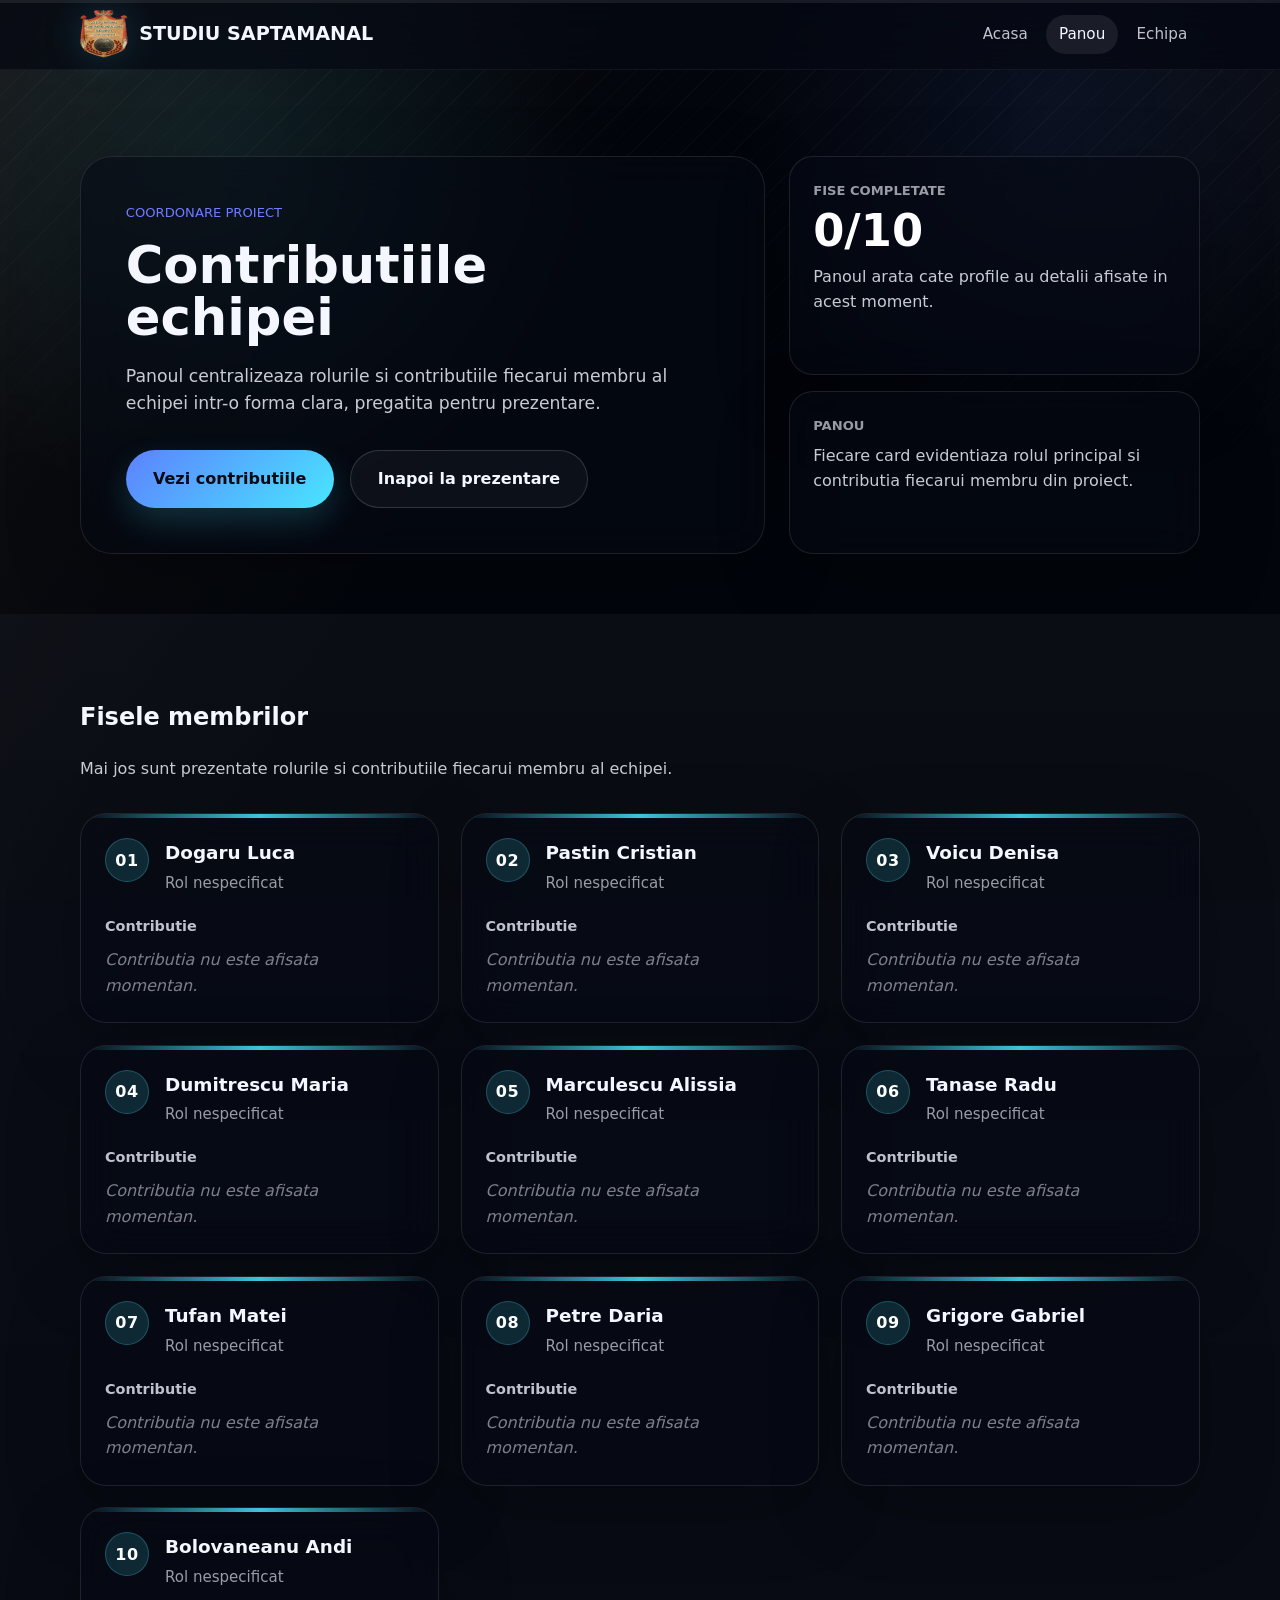
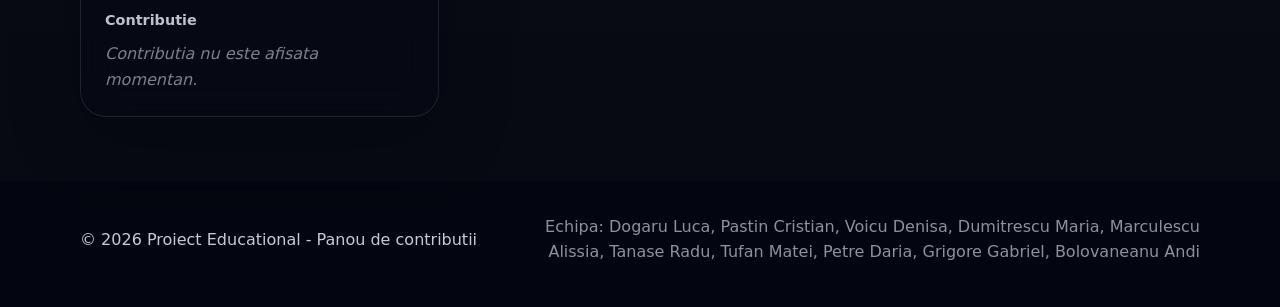
==== contributii.html @ f0e12d35 "contributii added" ====
<!DOCTYPE html>
<html lang="ro">
<head>
    <meta charset="UTF-8">
    <meta name="viewport" content="width=device-width, initial-scale=1.0">
    <meta name="description" content="Pagina pentru completarea contributiilor fiecarui membru din proiect.">
    <meta name="theme-color" content="#070914">
    <title>Contributiile Echipei</title>
    <link rel="stylesheet" href="style.css?v=20260428-no-music">
    <link rel="icon" type="image/png" href="sigla-lg.png">
</head>
<body class="contributions-page">
    <a class="skip-link" href="#content">Sari la continut</a>
    <div class="video-shell" aria-hidden="true">
        <video autoplay muted loop playsinline preload="metadata">
            <source src="nikola_tesla_hd.mp4" type="video/mp4">
        </video>
    </div>
    <div class="reading-progress" aria-hidden="true"><span></span></div>

    <header class="site-header">
        <div class="container header-inner">
            <a class="brand" href="index.html" aria-label="Inapoi la prezentare">
                <img class="brand-mark" src="sigla-lg.png" alt="" width="48" height="48" decoding="async">
                <span>Studiu saptamanal</span>
            </a>
            <nav class="site-nav" aria-label="Navigatie principala">
                <a href="index.html">Acasa</a>
                <a href="#overview">Panou</a>
                <a href="#team-board">Echipa</a>
            </nav>
        </div>
    </header>

    <main id="content">
        <section class="hero contrib-hero" id="overview" aria-labelledby="overview-title">
            <div class="container">
                <div class="contrib-hero-panel">
                    <div class="contrib-hero-copy">
                        <p class="eyebrow">Coordonare proiect</p>
                        <h1 id="overview-title">Contributiile echipei</h1>
                        <p class="contrib-lead">Panoul centralizeaza rolurile si contributiile fiecarui membru al echipei intr-o forma clara, pregatita pentru prezentare.</p>
                        <div class="hero-actions" aria-label="Actiuni rapide">
                            <a class="btn btn-primary" href="#team-board">Vezi contributiile</a>
                            <a class="btn btn-secondary" href="index.html">Inapoi la prezentare</a>
                        </div>
                    </div>

                    <aside class="contrib-summary" aria-label="Rezumatul paginii">
                        <div class="summary-card">
                            <span class="summary-label">Fise completate</span>
                            <strong id="completedMembers">0/10</strong>
                            <p>Panoul arata cate profile au detalii afisate in acest moment.</p>
                        </div>
                        <div class="summary-card">
                            <span class="summary-label">Panou</span>
                            <p>Fiecare card evidentiaza rolul principal si contributia fiecarui membru din proiect.</p>
                        </div>
                    </aside>
                </div>
            </div>
        </section>

        <section class="section-light members-section" id="team-board" aria-labelledby="team-board-title">
            <div class="container">
                <div class="result-summary">
                    <h2 id="team-board-title">Fisele membrilor</h2>
                    <p>Mai jos sunt prezentate rolurile si contributiile fiecarui membru al echipei.</p>
                </div>

                <div class="members-grid" id="membersGrid"></div>
            </div>
        </section>
    </main>

    <footer class="site-footer">
        <div class="container footer-inner">
            <p>&copy; 2026 Proiect Educational - Panou de contributii</p>
            <p class="footer-team">Echipa: Dogaru Luca, Pastin Cristian, Voicu Denisa, Dumitrescu Maria, Marculescu Alissia, Tanase Radu, Tufan Matei, Petre Daria, Grigore Gabriel, Bolovaneanu Andi</p>
        </div>
    </footer>

    <script src="scripts.js?v=20260428-nav-fix"></script>
    <script src="contributii.js?v=20260428-no-music"></script>
</body>
</html>
---- style.css ----
﻿:root {
    color-scheme: dark;
    font-family: Inter, system-ui, -apple-system, BlinkMacSystemFont, 'Segoe UI', sans-serif;
    color: #f4f7ff;
    background: #080b16;
    font-size: 16px;
    line-height: 1.6;
    --surface: rgba(255, 255, 255, 0.045);
    --surface-strong: rgba(255, 255, 255, 0.075);
    --line: rgba(255, 255, 255, 0.08);
    --blue: #5d81ff;
    --cyan: #48e6ff;
    --mint: #76e4a0;
    --gold: #ffca6a;
    --coral: #ff7a7a;
    --violet: #a877dd;
}
* {
    box-sizing: border-box;
}
html, body {
    margin: 0;
    min-height: 100%;
}
html {
    scroll-behavior: smooth;
}
body {
    position: relative;
    overflow-x: hidden;
    background:
        linear-gradient(135deg, rgba(118, 228, 160, 0.08), transparent 24rem),
        linear-gradient(315deg, rgba(255, 202, 106, 0.08), transparent 26rem),
        repeating-linear-gradient(90deg, rgba(255, 255, 255, 0.035) 0 1px, transparent 1px 72px),
        repeating-linear-gradient(0deg, rgba(255, 255, 255, 0.025) 0 1px, transparent 1px 72px),
        #070914;
}
body::before {
    content: "";
    position: fixed;
    inset: 0;
    z-index: 0;
    pointer-events: none;
    background:
        linear-gradient(120deg, transparent 0 38%, rgba(72, 230, 255, 0.07) 38% 39%, transparent 39% 100%),
        linear-gradient(60deg, transparent 0 58%, rgba(255, 122, 122, 0.06) 58% 59%, transparent 59% 100%);
    opacity: 0.85;
}
main,
.site-header,
.site-footer {
    position: relative;
    z-index: 1;
}
img {
    max-width: 100%;
    display: block;
}
a {
    color: inherit;
    text-decoration: none;
}
section {
    scroll-margin-top: 5.5rem;
}
:focus-visible {
    outline: 3px solid rgba(72, 230, 255, 0.78);
    outline-offset: 4px;
}
.skip-link:not(:focus):not(:focus-visible) {
    position: absolute;
    width: 1px;
    height: 1px;
    padding: 0;
    margin: -1px;
    overflow: hidden;
    clip: rect(0, 0, 0, 0);
    white-space: nowrap;
    border: 0;
}
.skip-link:focus,
.skip-link:focus-visible {
    position: fixed;
    top: 0.75rem;
    left: 1rem;
    z-index: 60;
    width: auto;
    height: auto;
    padding: 0.7rem 1rem;
    border-radius: 999px;
    background: #f4f7ff;
    color: #070914;
    font-weight: 700;
    clip: auto;
    white-space: normal;
}
.reading-progress {
    position: fixed;
    inset: 0 0 auto;
    z-index: 55;
    height: 3px;
    background: rgba(255, 255, 255, 0.08);
}
.reading-progress span {
    display: block;
    width: 100%;
    height: 100%;
    background: linear-gradient(90deg, var(--cyan), var(--mint), var(--gold));
    transform: scaleX(var(--progress, 0));
    transform-origin: left;
}
.container {
    width: min(1120px, calc(100% - 2rem));
    margin: 0 auto;
}
.site-header {
    position: sticky;
    top: 0;
    z-index: 20;
    min-height: 0;
    backdrop-filter: blur(18px);
    background: rgba(7, 9, 20, 0.82);
    border-bottom: 1px solid rgba(255, 255, 255, 0.05);
}
.header-inner,
.footer-inner {
    display: flex;
    align-items: center;
    justify-content: space-between;
    gap: 1rem;
    min-height: 4.25rem;
    padding: 0.65rem 0;
}
.brand {
    display: inline-flex;
    align-items: center;
    gap: 0.7rem;
    flex: 0 1 auto;
    min-width: 0;
    font-weight: 700;
    font-size: 1.2rem;
    letter-spacing: 0;
    text-transform: uppercase;
    white-space: nowrap;
}
.brand span {
    overflow: hidden;
    text-overflow: ellipsis;
}
.brand-mark {
    flex: 0 0 3rem;
    width: 3rem !important;
    height: 3rem !important;
    max-width: 3rem;
    max-height: 3rem;
    object-fit: contain;
    filter: drop-shadow(0 0 18px rgba(72, 230, 255, 0.18));
}
.site-nav {
    display: flex;
    flex-wrap: wrap;
    justify-content: flex-end;
    gap: 0.35rem;
    font-size: 0.95rem;
}
.site-nav a {
    border-radius: 999px;
    padding: 0.45rem 0.8rem;
    color: rgba(244, 247, 255, 0.78);
    transition: background-color 160ms ease, color 160ms ease;
}
.site-nav a:hover,
.site-nav a.is-active {
    background: rgba(255, 255, 255, 0.08);
    color: #f4f7ff;
}
.hero {
    position: relative;
    overflow: hidden;
    padding: 5rem 0 4.5rem;
}
.hero::before {
    content: "";
    position: absolute;
    inset: 0;
    background:
        linear-gradient(90deg, rgba(255, 255, 255, 0.05), transparent 28% 72%, rgba(255, 255, 255, 0.04)),
        repeating-linear-gradient(135deg, rgba(255, 255, 255, 0.04) 0 1px, transparent 1px 18px);
    -webkit-mask-image: linear-gradient(to bottom, rgba(0, 0, 0, 0.7), transparent 85%);
    mask-image: linear-gradient(to bottom, rgba(0, 0, 0, 0.7), transparent 85%);
    pointer-events: none;
}
.hero .container,
.section-light .container,
.section-dark .container,
.site-footer .container {
    position: relative;
    z-index: 1;
}
.hero-grid {
    display: grid;
    grid-template-columns: 1.2fr 0.8fr;
    gap: 3rem;
    align-items: center;
}
.hero-copy {
    max-width: 620px;
}
.eyebrow {
    margin: 0 0 1rem;
    color: #6f7dff;
    letter-spacing: 0;
    text-transform: uppercase;
    font-size: 0.82rem;
}
h1 {
    margin: 0;
    font-size: clamp(2.6rem, 4vw, 4.2rem);
    line-height: 1.02;
    letter-spacing: 0;
}
.hero-text,
p {
    color: rgba(244, 247, 255, 0.82);
}
.hero-text {
    margin: 1.5rem 0 2rem;
    max-width: 46rem;
}
.hero-actions {
    display: flex;
    flex-wrap: wrap;
    gap: 1rem;
    margin-top: 2rem;
}
.btn {
    display: inline-flex;
    align-items: center;
    justify-content: center;
    border-radius: 999px;
    padding: 0.95rem 1.7rem;
    font-weight: 600;
    transition: transform 150ms ease, box-shadow 150ms ease, background-color 150ms ease;
}
.btn:hover {
    transform: translateY(-1px);
}
.btn-primary {
    background: linear-gradient(135deg, #5d81ff, #48e6ff);
    color: #070914;
    box-shadow: 0 14px 32px rgba(72, 230, 255, 0.18);
}
.btn-secondary {
    border: 1px solid rgba(244, 247, 255, 0.16);
    color: #f4f7ff;
    background: rgba(255,255,255,0.04);
}
.hero-visual {
    display: grid;
    place-items: center;
}
.chart-card {
    width: 100%;
    max-width: 420px;
    padding: 1.8rem;
    border-radius: 28px;
    background: rgba(255, 255, 255, 0.05);
    border: 1px solid rgba(255, 255, 255, 0.08);
    backdrop-filter: blur(20px);
}
.chart-header {
    display: flex;
    align-items: center;
    justify-content: space-between;
    margin-bottom: 1.5rem;
    color: rgba(244,247,255,0.85);
}
.chart-header strong {
    font-size: 1.6rem;
}
.bar-graphic {
    display: grid;
    gap: 0.9rem;
}
.bar-graphic span {
    height: 0.8rem;
    display: block;
    border-radius: 999px;
    background: linear-gradient(90deg, #5d81ff, #48e6ff);
    width: var(--w);
}
.section-light,
.section-dark,
.contact-section {
    padding: 4rem 0;
}
.section-light {
    background:
        linear-gradient(180deg, rgba(255, 255, 255, 0.045), rgba(255, 255, 255, 0.018)),
        rgba(255, 255, 255, 0.03);
}
.section-dark {
    background: transparent;
}
.section-grid,
.insights-grid,
.results-grid,
.contact-grid {
    display: grid;
    gap: 2rem;
}
.feature-list,
.insight-cards,
.result-stats {
    display: grid;
    gap: 1.2rem;
}
.feature-card,
.insight-card,
.stat-card {
    padding: 1.6rem;
    border-radius: 24px;
    background: var(--surface);
    border: 1px solid var(--line);
}
.feature-card h3,
.insight-card h3 {
    margin: 0 0 0.75rem;
}
.feature-card p,
.insight-card p,
.stat-card span {
    color: rgba(244, 247, 255, 0.75);
}
.insight-cards {
    grid-template-columns: repeat(auto-fit, minmax(220px, 1fr));
}
.steps-list {
    list-style: none;
    padding: 0;
    margin: 0;
    display: grid;
    gap: 1rem;
}
.steps-list li {
    padding: 1.4rem 1.6rem;
    border-radius: 20px;
    background: rgba(255,255,255,0.03);
    border: 1px solid rgba(255,255,255,0.06);
}
.steps-list strong {
    display: block;
    margin-bottom: 0.55rem;
}
.result-summary {
    max-width: 620px;
}
.result-stats {
    grid-template-columns: repeat(3, minmax(0, 1fr));
}
.chart-area {
    position: relative;
    overflow: hidden;
    padding: 1.6rem;
    border-radius: 24px;
    background:
        linear-gradient(145deg, rgba(255, 255, 255, 0.07), rgba(255, 255, 255, 0.025)),
        repeating-linear-gradient(90deg, rgba(255, 255, 255, 0.035) 0 1px, transparent 1px 44px),
        rgba(255, 255, 255, 0.04);
    border: 1px solid var(--line);
    box-shadow: 0 22px 70px rgba(0, 0, 0, 0.28);
}

.chart-area::before {
    content: "";
    position: absolute;
    inset: 1px;
    border-radius: inherit;
    background: linear-gradient(135deg, rgba(72, 230, 255, 0.12), transparent 35%, rgba(255, 202, 106, 0.08));
    pointer-events: none;
}

.chart-area canvas {
    position: relative;
    z-index: 1;
    width: 100%;
    height: auto;
    display: block;
    min-height: 280px;
}
.data-table-wrap {
    position: relative;
    z-index: 1;
    overflow-x: auto;
    margin-top: 1rem;
    border-radius: 16px;
    border: 1px solid rgba(255, 255, 255, 0.08);
    background: rgba(7, 9, 20, 0.34);
}
.data-table {
    width: 100%;
    border-collapse: collapse;
    min-width: 520px;
    font-size: 0.94rem;
}
.data-table caption {
    padding: 0.85rem 1rem 0.25rem;
    text-align: left;
    color: rgba(244, 247, 255, 0.72);
    font-weight: 700;
}
.data-table th,
.data-table td {
    padding: 0.7rem 1rem;
    text-align: left;
    border-bottom: 1px solid rgba(255, 255, 255, 0.07);
}
.data-table th {
    color: rgba(244, 247, 255, 0.64);
    font-weight: 700;
}
.data-table tr:last-child td {
    border-bottom: 0;
}
.legend-dot {
    display: inline-block;
    width: 0.75rem;
    height: 0.75rem;
    margin-right: 0.55rem;
    border-radius: 50%;
    background: var(--dot-color);
    box-shadow: 0 0 16px var(--dot-color);
    vertical-align: middle;
}
.sr-only {
    position: absolute;
    width: 1px;
    height: 1px;
    padding: 0;
    margin: -1px;
    overflow: hidden;
    clip: rect(0, 0, 0, 0);
    white-space: nowrap;
    border: 0;
}
.stat-card {
    --card-accent: var(--cyan);
    position: relative;
    overflow: hidden;
    text-align: center;
    transition: transform 180ms ease, border-color 180ms ease, background-color 180ms ease, box-shadow 180ms ease;
}
.stat-card:nth-child(2) {
    --card-accent: var(--mint);
}
.stat-card:nth-child(3) {
    --card-accent: var(--gold);
}
.stat-card::before {
    content: "";
    position: absolute;
    inset: 0 0 auto;
    height: 4px;
    background: linear-gradient(90deg, transparent, var(--card-accent), transparent);
}
.stat-card::after {
    content: "";
    position: absolute;
    inset: auto -25% -55% -25%;
    height: 72%;
    background: linear-gradient(135deg, transparent, rgba(72, 230, 255, 0.12));
    background: linear-gradient(135deg, transparent, color-mix(in srgb, var(--card-accent) 20%, transparent));
    transform: rotate(-6deg);
    pointer-events: none;
}
.stat-card:hover,
.insight-card:hover,
.recommendation-item:hover {
    transform: translateY(-4px);
    border-color: rgba(255, 255, 255, 0.18);
    background-color: var(--surface-strong);
    box-shadow: 0 20px 48px rgba(0, 0, 0, 0.24);
}
.stat-card strong {
    position: relative;
    z-index: 1;
    font-size: 2rem;
    display: block;
    margin-bottom: 0.6rem;
    color: #fff;
}
.stat-card span {
    position: relative;
    z-index: 1;
}
.contact-section {
    padding-bottom: 5rem;
}
.contact-grid {
    grid-template-columns: 1.5fr auto;
    align-items: center;
}
.site-footer {
    padding: 1.4rem 0 2rem;
    color: rgba(244, 247, 255, 0.6);
}
.site-footer p {
    margin: 0;
}
.footer-team {
    max-width: 680px;
    text-align: right;
    color: rgba(244, 247, 255, 0.58);
}

/* Presentation Styles */
.hero-layout {
    display: grid;
    grid-template-columns: minmax(0, 1fr) minmax(280px, 0.72fr);
    align-items: center;
    gap: clamp(2rem, 5vw, 4.5rem);
}

.survey-intro {
    text-align: left;
    margin-bottom: 0;
}

.survey-intro h1 {
    margin-bottom: 1rem;
    text-shadow: 0 0 34px rgba(72, 230, 255, 0.16);
}

.survey-description {
    font-size: 1.1rem;
    max-width: 600px;
    margin: 0;
}

.study-visual {
    position: relative;
    justify-self: end;
    width: min(360px, 100%);
    aspect-ratio: 1;
    display: grid;
    place-items: center;
}

.orbit-stage {
    position: relative;
    width: min(320px, 88vw);
    aspect-ratio: 1;
    border-radius: 50%;
    border: 1px solid rgba(255, 255, 255, 0.12);
    background:
        conic-gradient(from 210deg, rgba(93, 129, 255, 0.24), rgba(72, 230, 255, 0.08), rgba(255, 202, 106, 0.22), rgba(255, 122, 122, 0.12), rgba(93, 129, 255, 0.24)),
        rgba(255, 255, 255, 0.035);
    box-shadow: inset 0 0 42px rgba(255, 255, 255, 0.04), 0 26px 70px rgba(0, 0, 0, 0.32);
    animation: floatVisual 7s ease-in-out infinite;
}

.orbit-stage::before,
.orbit-stage::after,
.orbit-ring {
    content: "";
    position: absolute;
    border-radius: 50%;
    pointer-events: none;
}

.orbit-stage::before {
    inset: 12%;
    border: 1px dashed rgba(244, 247, 255, 0.22);
    animation: spin 22s linear infinite;
}

.orbit-stage::after {
    inset: 28%;
    background: repeating-linear-gradient(90deg, rgba(255, 255, 255, 0.08) 0 2px, transparent 2px 14px);
    -webkit-mask-image: radial-gradient(circle, transparent 47%, #000 48% 55%, transparent 56%);
    mask-image: radial-gradient(circle, transparent 47%, #000 48% 55%, transparent 56%);
    animation: spin 16s linear infinite reverse;
}

.orbit-ring-outer {
    inset: 6%;
    border: 1px solid rgba(72, 230, 255, 0.34);
}

.orbit-ring-middle {
    inset: 20%;
    border: 1px solid rgba(255, 202, 106, 0.28);
}

.orbit-ring-inner {
    inset: 34%;
    border: 1px solid rgba(118, 228, 160, 0.28);
}

.orbit-node {
    position: absolute;
    width: 18px;
    height: 18px;
    border: 2px solid rgba(7, 9, 20, 0.9);
    background: var(--node-color, var(--cyan));
    transform: rotate(45deg);
    box-shadow: 0 0 26px rgba(72, 230, 255, 0.24);
    box-shadow: 0 0 26px color-mix(in srgb, var(--node-color) 56%, transparent);
    animation: pulseNode 2.4s ease-in-out infinite;
}

.orbit-node-one {
    --node-color: var(--cyan);
    top: 16%;
    left: 70%;
}

.orbit-node-two {
    --node-color: var(--gold);
    right: 11%;
    bottom: 26%;
    animation-delay: 0.35s;
}

.orbit-node-three {
    --node-color: var(--mint);
    left: 15%;
    bottom: 20%;
    animation-delay: 0.7s;
}

.study-core {
    position: absolute;
    inset: 34%;
    display: grid;
    align-content: center;
    gap: 0.45rem;
    padding: 1rem;
    border-radius: 22px;
    background: rgba(7, 9, 20, 0.78);
    border: 1px solid rgba(255, 255, 255, 0.14);
    backdrop-filter: blur(14px);
}

.core-mark,
.core-line {
    display: block;
    border-radius: 999px;
}

.core-mark {
    width: 2.15rem;
    height: 2.15rem;
    margin-bottom: 0.25rem;
    background:
        linear-gradient(90deg, transparent 42%, rgba(7, 9, 20, 0.9) 42% 58%, transparent 58%),
        linear-gradient(var(--cyan), var(--cyan));
    border: 6px solid rgba(244, 247, 255, 0.9);
}

.core-line {
    height: 0.42rem;
    width: 72%;
    background: rgba(244, 247, 255, 0.42);
}

.core-line-wide {
    width: 100%;
    background: linear-gradient(90deg, var(--mint), var(--cyan));
}

.core-line-short {
    width: 48%;
    background: rgba(255, 202, 106, 0.72);
}

.mini-bars {
    position: absolute;
    right: 0;
    bottom: 1rem;
    display: flex;
    align-items: end;
    gap: 0.42rem;
    width: 7.8rem;
    height: 5.2rem;
    padding: 0.8rem;
    border-radius: 18px;
    background: rgba(7, 9, 20, 0.72);
    border: 1px solid rgba(255, 255, 255, 0.12);
    backdrop-filter: blur(16px);
    box-shadow: 0 18px 40px rgba(0, 0, 0, 0.24);
}

.mini-bars span {
    flex: 1;
    height: var(--height);
    min-height: 0.8rem;
    border-radius: 999px 999px 0 0;
    background: linear-gradient(180deg, var(--gold), var(--coral));
    animation: barRise 1.8s ease-in-out infinite alternate;
}

.mini-bars span:nth-child(2n) {
    background: linear-gradient(180deg, var(--cyan), var(--blue));
    animation-delay: 0.25s;
}

.mini-bars span:nth-child(3n) {
    background: linear-gradient(180deg, var(--mint), var(--cyan));
    animation-delay: 0.5s;
}

.results-summary {
    margin-top: 2rem;
}

.result-stats {
    display: grid;
    grid-template-columns: repeat(auto-fit, minmax(200px, 1fr));
    gap: 1.5rem;
    margin-top: 2rem;
}

.recommendations {
    display: grid;
    gap: 1.5rem;
}

.recommendation-item {
    position: relative;
    overflow: hidden;
    padding: 1.6rem;
    border-radius: 24px;
    background: var(--surface);
    border: 1px solid var(--line);
    transition: transform 180ms ease, border-color 180ms ease, background-color 180ms ease, box-shadow 180ms ease;
}

.recommendation-item::before {
    content: "";
    position: absolute;
    inset: 0 auto 0 0;
    width: 4px;
    background: linear-gradient(180deg, var(--cyan), var(--gold), var(--coral));
}

.recommendation-item h3 {
    margin: 0 0 0.75rem;
    color: #f4f7ff;
}

.recommendation-item p {
    color: rgba(244, 247, 255, 0.75);
    margin: 0;
}

.insight-card {
    --meter-color: var(--cyan);
    display: flex;
    flex-direction: column;
    min-height: 100%;
    position: relative;
    overflow: hidden;
    transition: transform 180ms ease, border-color 180ms ease, background-color 180ms ease, box-shadow 180ms ease;
}

.insight-card:nth-child(2) {
    --meter-color: var(--coral);
}

.insight-card:nth-child(3) {
    --meter-color: var(--mint);
}

.insight-card::before {
    content: "";
    position: absolute;
    inset: -1px;
    border-radius: inherit;
    background: linear-gradient(135deg, rgba(72, 230, 255, 0.12), transparent 36%);
    background: linear-gradient(135deg, color-mix(in srgb, var(--meter-color) 26%, transparent), transparent 36%);
    opacity: 0;
    transition: opacity 180ms ease;
    pointer-events: none;
}

.insight-card:hover::before {
    opacity: 1;
}

.insight-card h3,
.insight-card p,
.insight-meter {
    position: relative;
    z-index: 1;
}

.insight-card p {
    margin: 0 0 1.3rem;
}

.insight-card strong {
    color: #f4f7ff;
}

.insight-meter {
    margin-top: auto;
    height: 0.55rem;
    overflow: hidden;
    border-radius: 999px;
    background: rgba(255, 255, 255, 0.08);
}

.insight-meter span {
    display: block;
    width: var(--value);
    height: 100%;
    border-radius: inherit;
    background: linear-gradient(90deg, var(--meter-color), rgba(244, 247, 255, 0.85));
    box-shadow: 0 0 24px rgba(72, 230, 255, 0.24);
    box-shadow: 0 0 24px color-mix(in srgb, var(--meter-color) 45%, transparent);
    animation: fillMeter 900ms cubic-bezier(0.2, 0.85, 0.22, 1) both;
}

/* Contributions Page */
.contributions-page {
    background: #03060f;
}

.contributions-page::before {
    opacity: 0.5;
}

.contributions-page .site-header {
    background: rgba(7, 9, 20, 0.68);
}

.contributions-page .section-light {
    background:
        linear-gradient(180deg, rgba(255, 255, 255, 0.03), rgba(255, 255, 255, 0.015)),
        rgba(7, 9, 20, 0.26);
}

.contributions-page .site-footer {
    background: rgba(7, 9, 20, 0.36);
    backdrop-filter: blur(18px);
}

.video-shell {
    position: fixed;
    inset: 0;
    z-index: 0;
    overflow: hidden;
    background: #02050b;
}

.video-shell video {
    width: 100%;
    height: 100%;
    object-fit: cover;
    opacity: 0.9;
    filter: brightness(0.82) saturate(0.95) contrast(1.04);
}

.video-shell::after {
    content: "";
    position: absolute;
    inset: 0;
    background:
        linear-gradient(180deg, rgba(2, 5, 12, 0.08), rgba(2, 5, 12, 0.18)),
        radial-gradient(circle at 18% 18%, rgba(72, 230, 255, 0.1), transparent 28%),
        radial-gradient(circle at 82% 14%, rgba(93, 129, 255, 0.1), transparent 24%),
        linear-gradient(120deg, rgba(255, 202, 106, 0.06), transparent 40%);
}

.contrib-hero {
    padding: 5.4rem 0 3.75rem;
}

.contrib-hero-panel {
    display: grid;
    grid-template-columns: minmax(0, 1.25fr) minmax(280px, 0.75fr);
    gap: 1.5rem;
    align-items: stretch;
}

.contrib-hero-copy,
.summary-card,
.member-card,
.contrib-toolbar,
.contributions-page .feature-card {
    background: rgba(7, 9, 20, 0.56);
    border: 1px solid rgba(255, 255, 255, 0.1);
    backdrop-filter: blur(20px);
    box-shadow: 0 24px 70px rgba(0, 0, 0, 0.25);
}

.contrib-hero-copy {
    padding: clamp(1.8rem, 4vw, 2.8rem);
    border-radius: 32px;
}

.contrib-hero-copy h1 {
    max-width: 12ch;
}

.contrib-lead {
    margin: 1.2rem 0 0;
    max-width: 46rem;
    font-size: 1.08rem;
}

.contrib-summary {
    display: grid;
    gap: 1rem;
}

.summary-card {
    padding: 1.45rem;
    border-radius: 24px;
}

.summary-label {
    display: block;
    margin-bottom: 0.45rem;
    color: rgba(244, 247, 255, 0.62);
    font-size: 0.82rem;
    font-weight: 700;
    text-transform: uppercase;
}

.summary-card strong {
    display: block;
    margin-bottom: 0.65rem;
    font-size: clamp(2rem, 5vw, 2.8rem);
    line-height: 1;
    color: #ffffff;
}

.summary-card p {
    margin: 0;
}

.members-section {
    position: relative;
}

.members-grid {
    display: grid;
    grid-template-columns: repeat(auto-fit, minmax(280px, 1fr));
    gap: 1.35rem;
    margin-top: 2rem;
}

.member-card {
    position: relative;
    overflow: hidden;
    padding: 1.5rem;
    border-radius: 26px;
    transition: transform 180ms ease, border-color 180ms ease, background-color 180ms ease, box-shadow 180ms ease;
}

.member-card::before {
    content: "";
    position: absolute;
    inset: 0 0 auto;
    height: 4px;
    background: linear-gradient(90deg, transparent, var(--cyan), transparent);
    opacity: 0.85;
}

.member-card:hover {
    transform: translateY(-4px);
    border-color: rgba(255, 255, 255, 0.18);
    background-color: rgba(10, 15, 28, 0.72);
    box-shadow: 0 22px 56px rgba(0, 0, 0, 0.3);
}

.member-card.is-complete {
    border-color: rgba(118, 228, 160, 0.34);
    background: rgba(8, 17, 28, 0.78);
}

.member-card.is-complete::before {
    background: linear-gradient(90deg, transparent, var(--mint), transparent);
}

.member-header {
    display: flex;
    align-items: flex-start;
    gap: 1rem;
    margin-bottom: 1.25rem;
}

.member-index {
    display: grid;
    place-items: center;
    width: 2.75rem;
    height: 2.75rem;
    border-radius: 999px;
    background: rgba(72, 230, 255, 0.14);
    border: 1px solid rgba(72, 230, 255, 0.24);
    color: #ffffff;
    font-weight: 700;
    letter-spacing: 0.04em;
}

.member-heading {
    min-width: 0;
}

.member-name {
    margin: 0 0 0.2rem;
    font-size: 1.15rem;
}

.member-role {
    margin: 0;
    color: rgba(244, 247, 255, 0.62);
    font-size: 0.94rem;
}

.member-block {
    display: grid;
    gap: 0.55rem;
}

.member-label {
    color: rgba(244, 247, 255, 0.78);
    font-size: 0.9rem;
    font-weight: 600;
}

.member-text {
    margin: 0;
    color: rgba(244, 247, 255, 0.82);
}

.member-text-muted {
    color: rgba(244, 247, 255, 0.5);
    font-style: italic;
}

.member-field {
    display: grid;
    gap: 0.45rem;
    margin-bottom: 1rem;
}

.member-field:last-of-type {
    margin-bottom: 0;
}

.member-field span {
    color: rgba(244, 247, 255, 0.78);
    font-size: 0.9rem;
    font-weight: 600;
}

.member-input,
.member-notes {
    width: 100%;
    border: 1px solid rgba(255, 255, 255, 0.12);
    border-radius: 16px;
    padding: 0.9rem 1rem;
    background: rgba(255, 255, 255, 0.045);
    color: #f4f7ff;
    font: inherit;
    transition: border-color 150ms ease, background-color 150ms ease, box-shadow 150ms ease;
}

.member-input::placeholder,
.member-notes::placeholder {
    color: rgba(244, 247, 255, 0.38);
}

.member-input:focus,
.member-notes:focus {
    outline: none;
    border-color: rgba(72, 230, 255, 0.56);
    background: rgba(255, 255, 255, 0.07);
    box-shadow: 0 0 0 3px rgba(72, 230, 255, 0.12);
}

.member-notes {
    min-height: 8.5rem;
    resize: vertical;
}

.contrib-toolbar {
    display: flex;
    align-items: center;
    justify-content: space-between;
    gap: 1rem;
    margin-top: 1.5rem;
    padding: 1rem 1.2rem;
    border-radius: 20px;
}

.save-status {
    margin: 0;
    color: rgba(244, 247, 255, 0.72);
}

.save-status.is-saved {
    color: #d2ffe0;
}

.contributions-page .feature-list {
    grid-template-columns: repeat(auto-fit, minmax(220px, 1fr));
}

.contributions-page .feature-card h3 {
    color: #ffffff;
}

@keyframes floatVisual {
    0%, 100% {
        transform: translateY(0);
    }
    50% {
        transform: translateY(-12px);
    }
}

@keyframes spin {
    to {
        transform: rotate(360deg);
    }
}

@keyframes pulseNode {
    0%, 100% {
        transform: rotate(45deg) scale(1);
    }
    50% {
        transform: rotate(45deg) scale(1.22);
    }
}

@keyframes barRise {
    to {
        transform: scaleY(0.82);
        filter: brightness(1.18);
    }
}

@keyframes fillMeter {
    from {
        width: 0;
    }
}

@media (max-width: 840px) {
    .header-inner,
    .footer-inner {
        align-items: flex-start;
        flex-direction: column;
    }

    .site-nav {
        width: 100%;
    }

    .footer-team {
        max-width: none;
        text-align: left;
    }

    .hero-layout {
        grid-template-columns: 1fr;
        text-align: center;
    }

    .contrib-hero-panel {
        grid-template-columns: 1fr;
    }

    .survey-intro {
        text-align: center;
    }

    .survey-description {
        margin: 0 auto;
    }

    .hero-actions {
        justify-content: center;
    }

    .study-visual {
        justify-self: center;
        width: min(340px, 100%);
    }
}

@media (max-width: 600px) {
    .hero {
        padding-top: 3.5rem;
    }

    .contrib-hero {
        padding-top: 3.75rem;
    }

    .result-stats {
        grid-template-columns: 1fr;
    }

    .contrib-toolbar {
        align-items: stretch;
        flex-direction: column;
    }

    .members-grid {
        grid-template-columns: 1fr;
    }

    .study-core {
        inset: 32%;
        padding: 0.75rem;
    }

    .mini-bars {
        right: 50%;
        bottom: -0.5rem;
        transform: translateX(50%);
    }
}

@media (prefers-reduced-motion: reduce) {
    *,
    *::before,
    *::after {
        animation-duration: 0.01ms !important;
        animation-iteration-count: 1 !important;
        scroll-behavior: auto !important;
        transition-duration: 0.01ms !important;
    }
}
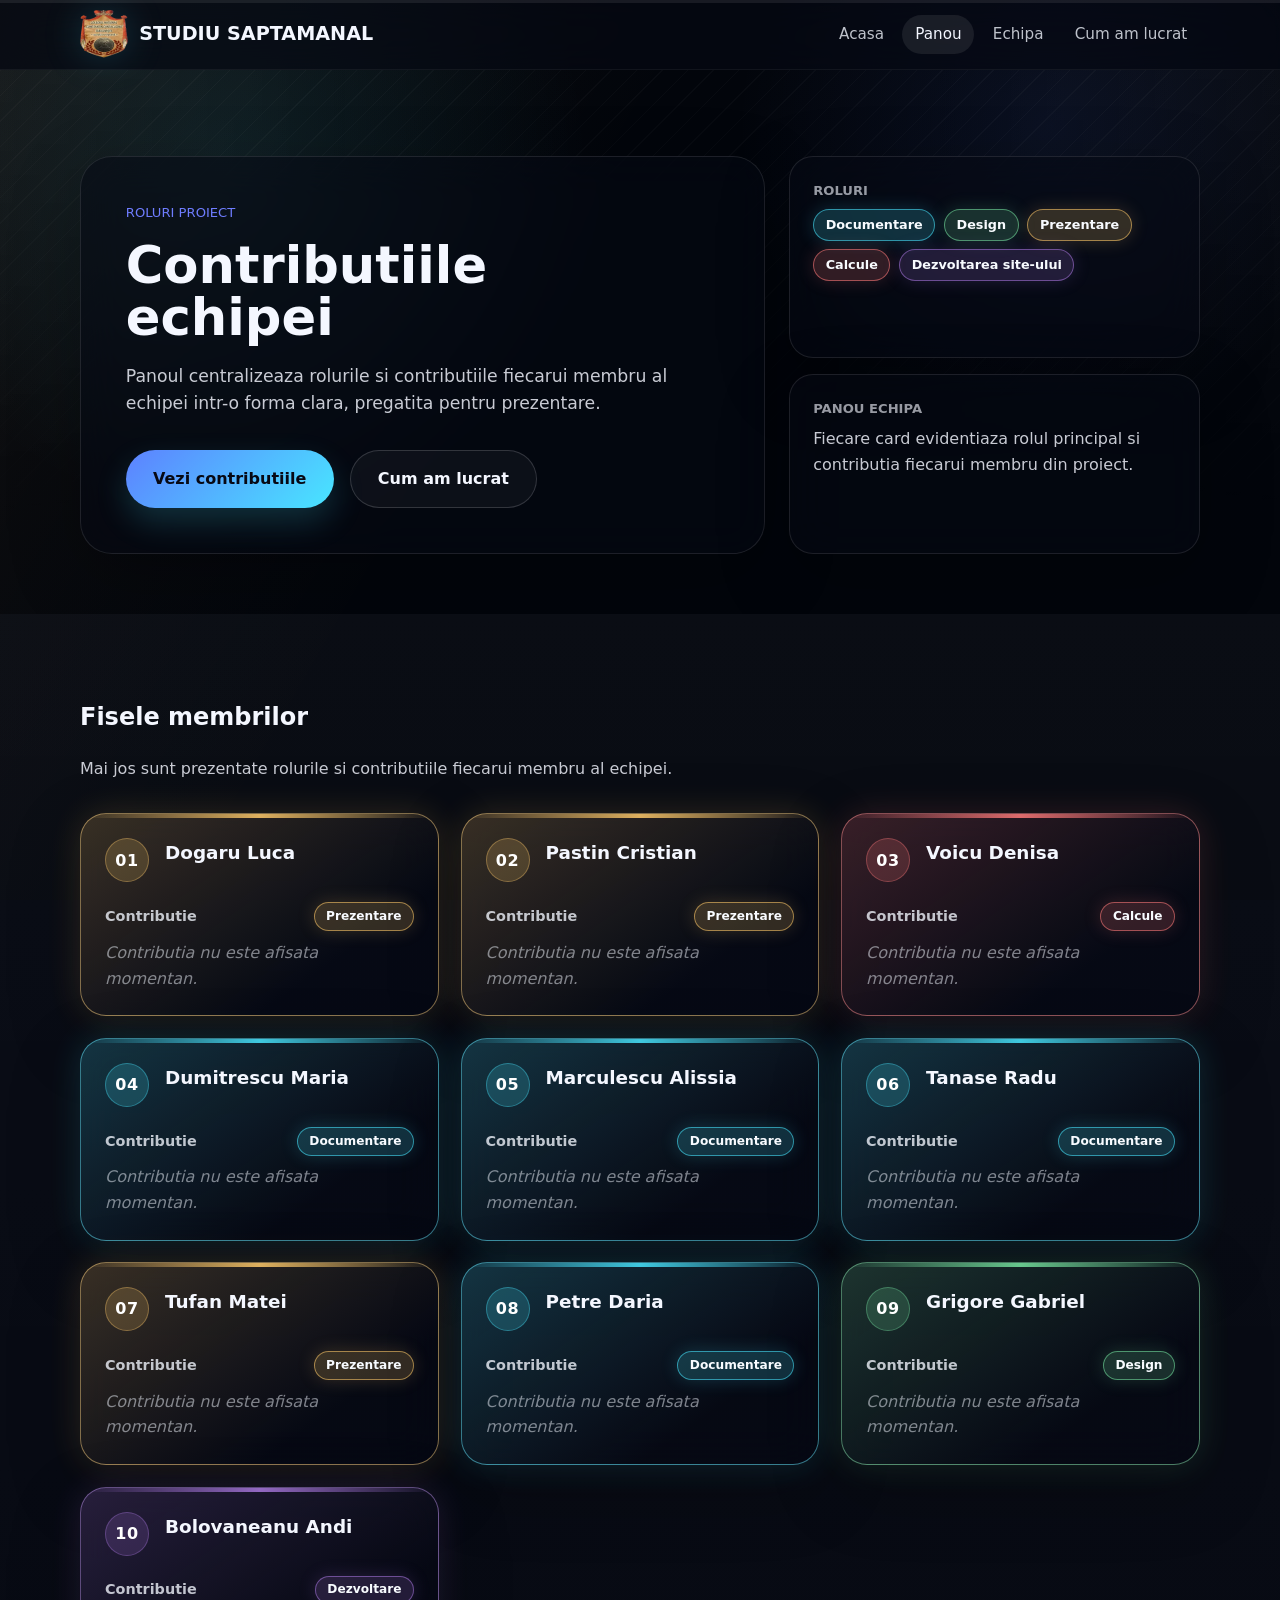
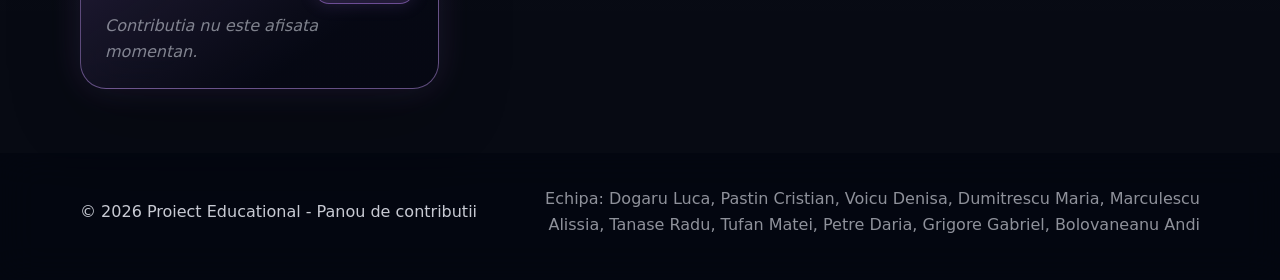
==== commit 89e338b1: "badges" ====
--- a/contributii.html
+++ b/contributii.html
@@ -6,7 +6,7 @@
     <meta name="description" content="Pagina pentru completarea contributiilor fiecarui membru din proiect.">
     <meta name="theme-color" content="#070914">
     <title>Contributiile Echipei</title>
-    <link rel="stylesheet" href="style.css?v=20260428-no-music">
+    <link rel="stylesheet" href="style.css?v=20260428-contribution-badges">
     <link rel="icon" type="image/png" href="sigla-lg.png">
 </head>
 <body class="contributions-page">
@@ -28,6 +28,7 @@
                 <a href="index.html">Acasa</a>
                 <a href="#overview">Panou</a>
                 <a href="#team-board">Echipa</a>
+                <a href="cum-am-lucrat.html">Cum am lucrat</a>
             </nav>
         </div>
     </header>
@@ -37,23 +38,28 @@
             <div class="container">
                 <div class="contrib-hero-panel">
                     <div class="contrib-hero-copy">
-                        <p class="eyebrow">Coordonare proiect</p>
+                        <p class="eyebrow">Roluri proiect</p>
                         <h1 id="overview-title">Contributiile echipei</h1>
                         <p class="contrib-lead">Panoul centralizeaza rolurile si contributiile fiecarui membru al echipei intr-o forma clara, pregatita pentru prezentare.</p>
                         <div class="hero-actions" aria-label="Actiuni rapide">
                             <a class="btn btn-primary" href="#team-board">Vezi contributiile</a>
-                            <a class="btn btn-secondary" href="index.html">Inapoi la prezentare</a>
+                            <a class="btn btn-secondary" href="cum-am-lucrat.html">Cum am lucrat</a>
                         </div>
                     </div>
 
                     <aside class="contrib-summary" aria-label="Rezumatul paginii">
                         <div class="summary-card">
-                            <span class="summary-label">Fise completate</span>
-                            <strong id="completedMembers">0/10</strong>
-                            <p>Panoul arata cate profile au detalii afisate in acest moment.</p>
+                            <span class="summary-label">Roluri</span>
+                            <div class="role-badge-list" aria-label="Badge-uri disponibile pentru roluri">
+                                <span class="role-badge role-badge-documentare">Documentare</span>
+                                <span class="role-badge role-badge-design">Design</span>
+                                <span class="role-badge role-badge-prezentare">Prezentare</span>
+                                <span class="role-badge role-badge-calcule">Calcule</span>
+                                <span class="role-badge role-badge-site role-badge-wide">Dezvoltarea site-ului</span>
+                            </div>
                         </div>
                         <div class="summary-card">
-                            <span class="summary-label">Panou</span>
+                            <span class="summary-label">Panou echipa</span>
                             <p>Fiecare card evidentiaza rolul principal si contributia fiecarui membru din proiect.</p>
                         </div>
                     </aside>
@@ -81,6 +87,6 @@
     </footer>
 
     <script src="scripts.js?v=20260428-nav-fix"></script>
-    <script src="contributii.js?v=20260428-no-music"></script>
+    <script src="contributii.js?v=20260428-contribution-badges"></script>
 </body>
 </html>
--- a/style.css
+++ b/style.css
@@ -904,6 +904,22 @@
     max-width: 12ch;
 }
 
+.process-page .contrib-hero-panel {
+    grid-template-columns: minmax(0, 1fr);
+}
+
+.process-page .contrib-hero-copy {
+    max-width: none;
+}
+
+.process-page .contrib-hero-copy h1 {
+    max-width: none;
+}
+
+.process-page .contrib-lead {
+    max-width: 64rem;
+}
+
 .contrib-lead {
     margin: 1.2rem 0 0;
     max-width: 46rem;
@@ -941,6 +957,83 @@
     margin: 0;
 }
 
+.role-badge-list {
+    display: flex;
+    flex-wrap: wrap;
+    gap: 0.55rem;
+}
+
+.role-badge {
+    --badge-color: var(--cyan);
+    --badge-bg: color-mix(in srgb, var(--badge-color) 18%, transparent);
+    --badge-border: color-mix(in srgb, var(--badge-color) 56%, transparent);
+    display: inline-flex;
+    align-items: center;
+    min-height: 2rem;
+    padding: 0.38rem 0.72rem;
+    border-radius: 999px;
+    border: 1px solid var(--badge-border);
+    background: var(--badge-bg);
+    color: #f8fbff;
+    font-size: 0.8rem;
+    font-weight: 700;
+    line-height: 1.1;
+    overflow-wrap: anywhere;
+    box-shadow: 0 0 18px color-mix(in srgb, var(--badge-color) 18%, transparent);
+}
+
+.role-badge:nth-child(2n) {
+    --badge-color: var(--mint);
+}
+
+.role-badge:nth-child(3n) {
+    --badge-color: var(--gold);
+}
+
+.role-badge:nth-child(4n) {
+    --badge-color: var(--coral);
+}
+
+.role-badge:nth-child(5n) {
+    --badge-color: var(--violet);
+}
+
+.role-badge.role-badge-documentare {
+    --badge-color: var(--cyan);
+}
+
+.role-badge.role-badge-design {
+    --badge-color: var(--mint);
+}
+
+.role-badge.role-badge-prezentare {
+    --badge-color: var(--gold);
+}
+
+.role-badge.role-badge-calcule {
+    --badge-color: var(--coral);
+}
+
+.role-badge.role-badge-site {
+    --badge-color: var(--violet);
+}
+
+.member-contribution-head {
+    display: flex;
+    flex-wrap: wrap;
+    align-items: center;
+    gap: 0.55rem;
+}
+
+.member-contribution-head .member-label {
+    margin-right: auto;
+}
+
+.member-contribution-head .role-badge {
+    font-size: 0.76rem;
+    min-height: 1.8rem;
+}
+
 .members-section {
     position: relative;
 }
@@ -958,6 +1051,38 @@
     padding: 1.5rem;
     border-radius: 26px;
     transition: transform 180ms ease, border-color 180ms ease, background-color 180ms ease, box-shadow 180ms ease;
+}
+
+.member-card.role-badge-documentare {
+    --member-card-color: var(--cyan);
+}
+
+.member-card.role-badge-design {
+    --member-card-color: var(--mint);
+}
+
+.member-card.role-badge-prezentare {
+    --member-card-color: var(--gold);
+}
+
+.member-card.role-badge-calcule {
+    --member-card-color: var(--coral);
+}
+
+.member-card.role-badge-site {
+    --member-card-color: var(--violet);
+}
+
+.member-card.role-badge-documentare,
+.member-card.role-badge-design,
+.member-card.role-badge-prezentare,
+.member-card.role-badge-calcule,
+.member-card.role-badge-site {
+    background:
+        linear-gradient(145deg, color-mix(in srgb, var(--member-card-color) 20%, rgba(7, 9, 20, 0.78)), rgba(7, 9, 20, 0.56) 72%),
+        rgba(7, 9, 20, 0.56);
+    border-color: color-mix(in srgb, var(--member-card-color) 42%, rgba(255, 255, 255, 0.12));
+    box-shadow: 0 24px 70px rgba(0, 0, 0, 0.25), 0 0 34px color-mix(in srgb, var(--member-card-color) 16%, transparent);
 }
 
 .member-card::before {
@@ -965,7 +1090,7 @@
     position: absolute;
     inset: 0 0 auto;
     height: 4px;
-    background: linear-gradient(90deg, transparent, var(--cyan), transparent);
+    background: linear-gradient(90deg, transparent, var(--member-card-color, var(--cyan)), transparent);
     opacity: 0.85;
 }
 
@@ -977,12 +1102,11 @@
 }
 
 .member-card.is-complete {
-    border-color: rgba(118, 228, 160, 0.34);
-    background: rgba(8, 17, 28, 0.78);
+    border-color: color-mix(in srgb, var(--member-card-color, var(--mint)) 42%, rgba(255, 255, 255, 0.14));
 }
 
 .member-card.is-complete::before {
-    background: linear-gradient(90deg, transparent, var(--mint), transparent);
+    background: linear-gradient(90deg, transparent, var(--member-card-color, var(--mint)), transparent);
 }
 
 .member-header {
@@ -998,8 +1122,8 @@
     width: 2.75rem;
     height: 2.75rem;
     border-radius: 999px;
-    background: rgba(72, 230, 255, 0.14);
-    border: 1px solid rgba(72, 230, 255, 0.24);
+    background: color-mix(in srgb, var(--member-card-color, var(--cyan)) 18%, transparent);
+    border: 1px solid color-mix(in srgb, var(--member-card-color, var(--cyan)) 34%, transparent);
     color: #ffffff;
     font-weight: 700;
     letter-spacing: 0.04em;
@@ -1012,12 +1136,6 @@
 .member-name {
     margin: 0 0 0.2rem;
     font-size: 1.15rem;
-}
-
-.member-role {
-    margin: 0;
-    color: rgba(244, 247, 255, 0.62);
-    font-size: 0.94rem;
 }
 
 .member-block {
@@ -1114,6 +1232,52 @@
     color: #ffffff;
 }
 
+.process-section {
+    position: relative;
+}
+
+.process-timeline {
+    list-style: none;
+    display: grid;
+    gap: 1rem;
+    margin: 2rem 0 0;
+    padding: 0;
+}
+
+.process-step {
+    display: grid;
+    grid-template-columns: auto minmax(0, 1fr);
+    gap: 1rem;
+    align-items: start;
+    padding: 1.35rem;
+    border-radius: 24px;
+    background: rgba(7, 9, 20, 0.56);
+    border: 1px solid rgba(255, 255, 255, 0.1);
+    backdrop-filter: blur(20px);
+    box-shadow: 0 18px 48px rgba(0, 0, 0, 0.2);
+}
+
+.process-step-number {
+    display: grid;
+    place-items: center;
+    width: 3rem;
+    height: 3rem;
+    border-radius: 999px;
+    background: rgba(72, 230, 255, 0.14);
+    border: 1px solid rgba(72, 230, 255, 0.26);
+    color: #ffffff;
+    font-weight: 800;
+}
+
+.process-step h3 {
+    margin: 0 0 0.45rem;
+    color: #ffffff;
+}
+
+.process-step p {
+    margin: 0;
+}
+
 @keyframes floatVisual {
     0%, 100% {
         transform: translateY(0);
